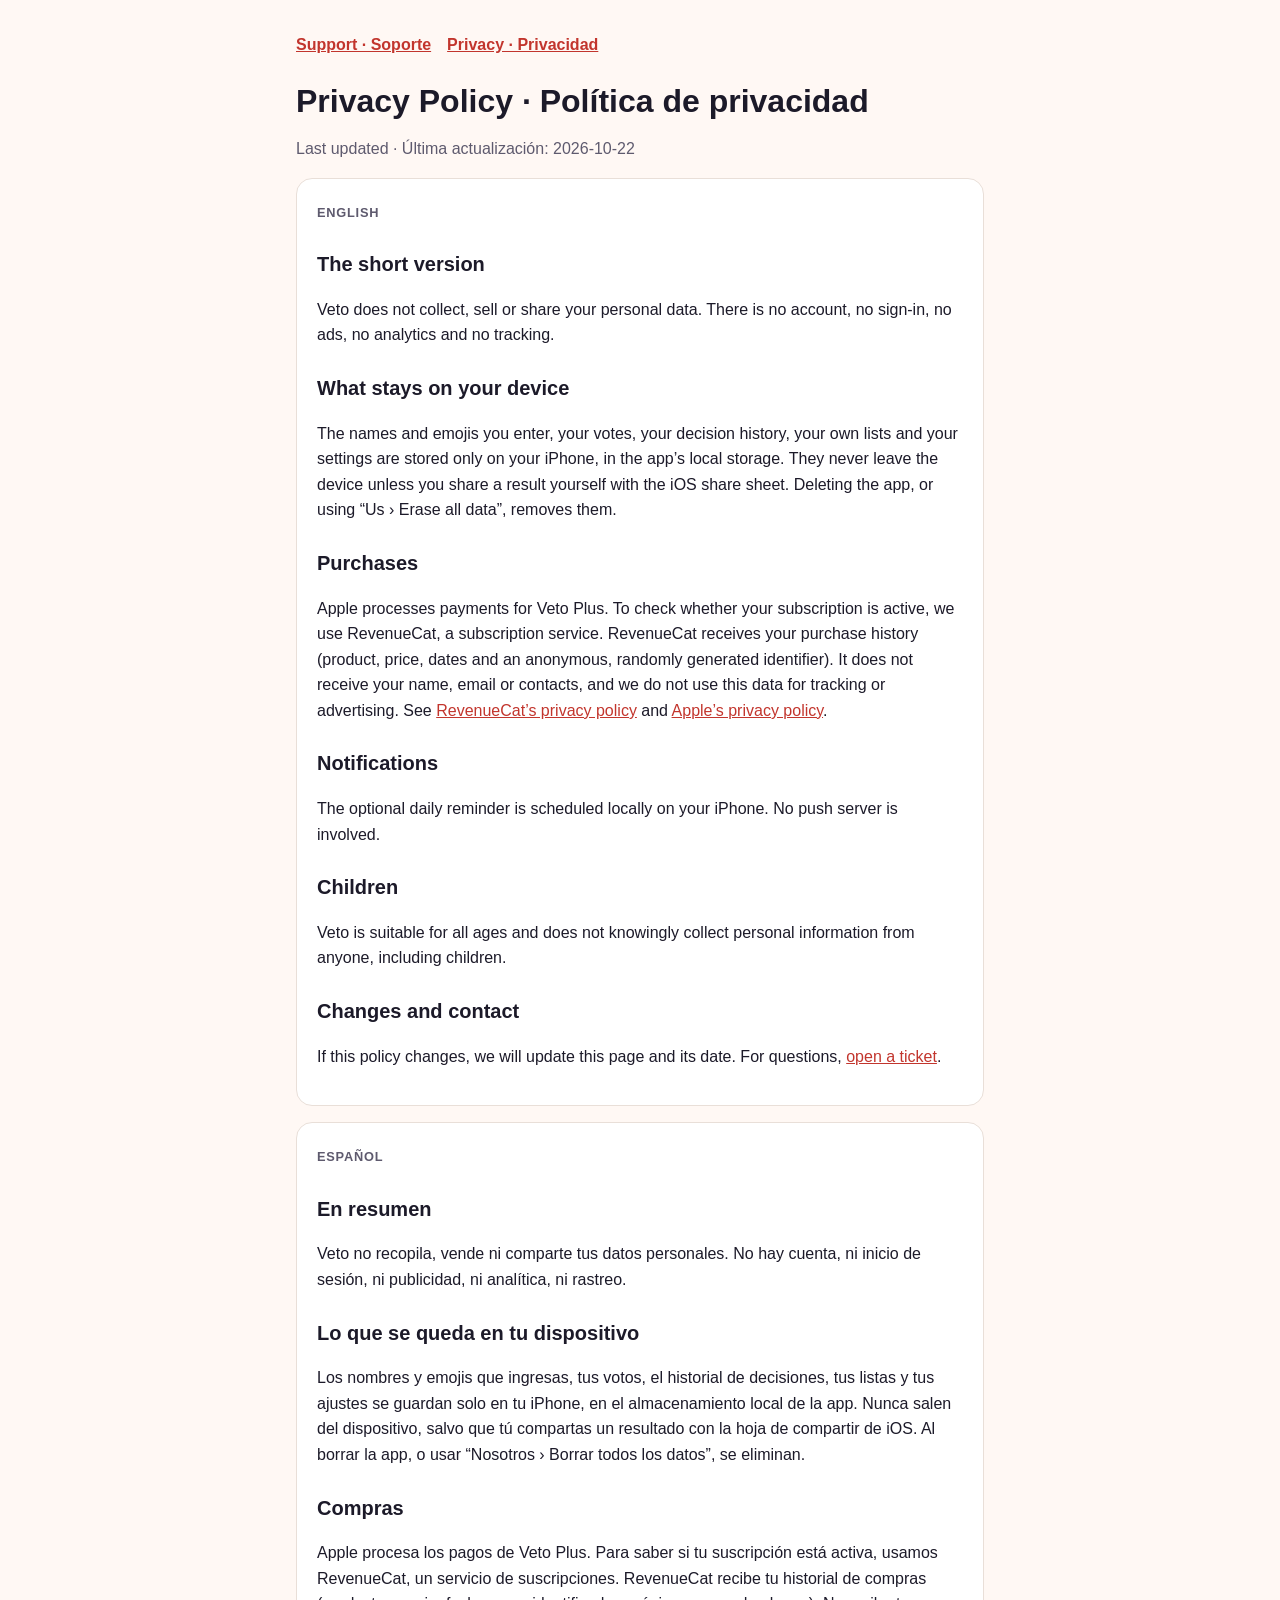
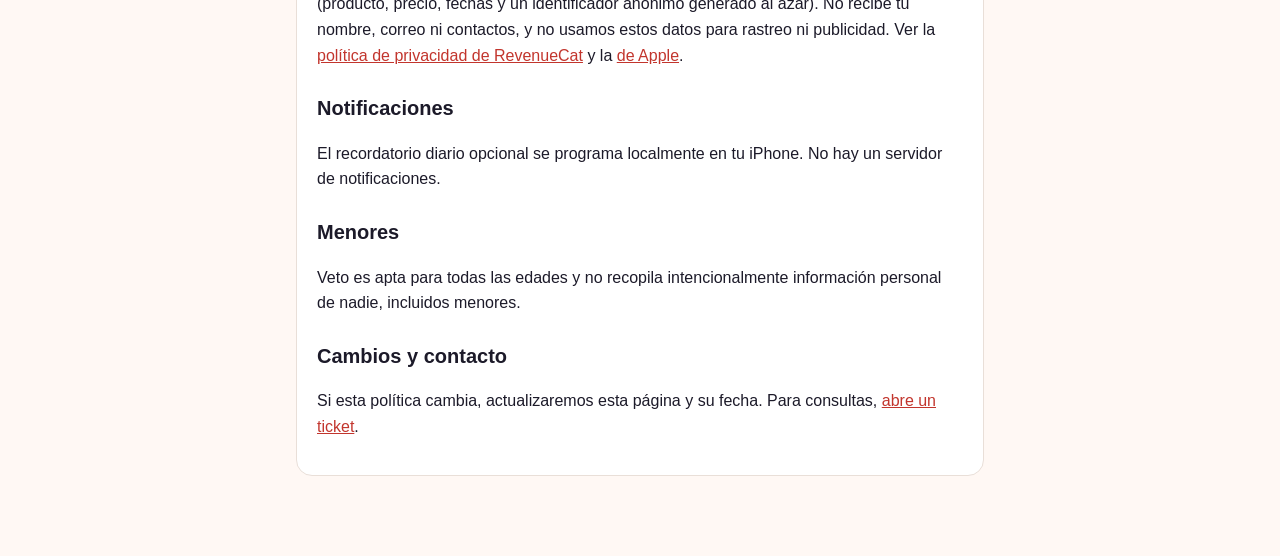
==== privacy.html @ 507276a8 "Support and privacy pages for Veto" ====
<!doctype html>
<html lang="en">
<head>
<meta charset="utf-8">
<meta name="viewport" content="width=device-width, initial-scale=1">
<title>Veto Privacy Policy</title>
<meta name="description" content="Privacy policy for the Veto iOS app.">
<link rel="stylesheet" href="style.css">
</head>
<body>
<main>
<nav><a href="./">Support · Soporte</a><a href="privacy.html">Privacy · Privacidad</a></nav>
<h1>Privacy Policy · Política de privacidad</h1>
<p class="muted">Last updated · Última actualización: 2026-10-22</p>

<section class="card" lang="en">
<span class="lang">English</span>
<h2>The short version</h2>
<p>Veto does not collect, sell or share your personal data. There is no account, no sign-in, no ads, no analytics and no tracking.</p>
<h2>What stays on your device</h2>
<p>The names and emojis you enter, your votes, your decision history, your own lists and your settings are stored only on your iPhone, in the app’s local storage. They never leave the device unless you share a result yourself with the iOS share sheet. Deleting the app, or using “Us › Erase all data”, removes them.</p>
<h2>Purchases</h2>
<p>Apple processes payments for Veto Plus. To check whether your subscription is active, we use RevenueCat, a subscription service. RevenueCat receives your purchase history (product, price, dates and an anonymous, randomly generated identifier). It does not receive your name, email or contacts, and we do not use this data for tracking or advertising. See <a href="https://www.revenuecat.com/privacy">RevenueCat’s privacy policy</a> and <a href="https://www.apple.com/legal/privacy/">Apple’s privacy policy</a>.</p>
<h2>Notifications</h2>
<p>The optional daily reminder is scheduled locally on your iPhone. No push server is involved.</p>
<h2>Children</h2>
<p>Veto is suitable for all ages and does not knowingly collect personal information from anyone, including children.</p>
<h2>Changes and contact</h2>
<p>If this policy changes, we will update this page and its date. For questions, <a href="https://github.com/patoagurto/veto-app-legal/issues">open a ticket</a>.</p>
</section>

<section class="card" lang="es">
<span class="lang">Español</span>
<h2>En resumen</h2>
<p>Veto no recopila, vende ni comparte tus datos personales. No hay cuenta, ni inicio de sesión, ni publicidad, ni analítica, ni rastreo.</p>
<h2>Lo que se queda en tu dispositivo</h2>
<p>Los nombres y emojis que ingresas, tus votos, el historial de decisiones, tus listas y tus ajustes se guardan solo en tu iPhone, en el almacenamiento local de la app. Nunca salen del dispositivo, salvo que tú compartas un resultado con la hoja de compartir de iOS. Al borrar la app, o usar “Nosotros › Borrar todos los datos”, se eliminan.</p>
<h2>Compras</h2>
<p>Apple procesa los pagos de Veto Plus. Para saber si tu suscripción está activa, usamos RevenueCat, un servicio de suscripciones. RevenueCat recibe tu historial de compras (producto, precio, fechas y un identificador anónimo generado al azar). No recibe tu nombre, correo ni contactos, y no usamos estos datos para rastreo ni publicidad. Ver la <a href="https://www.revenuecat.com/privacy">política de privacidad de RevenueCat</a> y la <a href="https://www.apple.com/legal/privacy/">de Apple</a>.</p>
<h2>Notificaciones</h2>
<p>El recordatorio diario opcional se programa localmente en tu iPhone. No hay un servidor de notificaciones.</p>
<h2>Menores</h2>
<p>Veto es apta para todas las edades y no recopila intencionalmente información personal de nadie, incluidos menores.</p>
<h2>Cambios y contacto</h2>
<p>Si esta política cambia, actualizaremos esta página y su fecha. Para consultas, <a href="https://github.com/patoagurto/veto-app-legal/issues">abre un ticket</a>.</p>
</section>
</main>
</body>
</html>
---- style.css ----
:root { --bg:#FFF8F4; --text:#1C1A29; --muted:#5E5A6E; --card:#fff; --border:#E9DFD8; --accent:#C2352D; }
@media (prefers-color-scheme: dark) { :root { --bg:#14121F; --text:#F5F2FF; --muted:#B4AEC9; --card:#1F1C2E; --border:#36314F; --accent:#FF6B5E; } }
* { box-sizing: border-box; }
body { margin:0; background:var(--bg); color:var(--text); font:16px/1.6 -apple-system, BlinkMacSystemFont, "Segoe UI", Roboto, sans-serif; }
main { max-width: 720px; margin: 0 auto; padding: 32px 16px 64px; }
h1 { font-size: 2rem; margin: 0 0 4px; line-height: 1.2; }
h2 { margin-top: 1.5rem; font-size: 1.25rem; }
h3 { margin-top: 1.25rem; font-size: 1.05rem; }
.card { background:var(--card); border:1px solid var(--border); border-radius:16px; padding:20px; margin:16px 0; }
.muted { color: var(--muted); }
a { color: var(--accent); }
nav { margin-bottom: 24px; }
nav a { margin-right: 16px; font-weight: 600; }
.lang { display:inline-block; font-size:.8rem; font-weight:700; letter-spacing:.06em; text-transform:uppercase; color:var(--muted); }
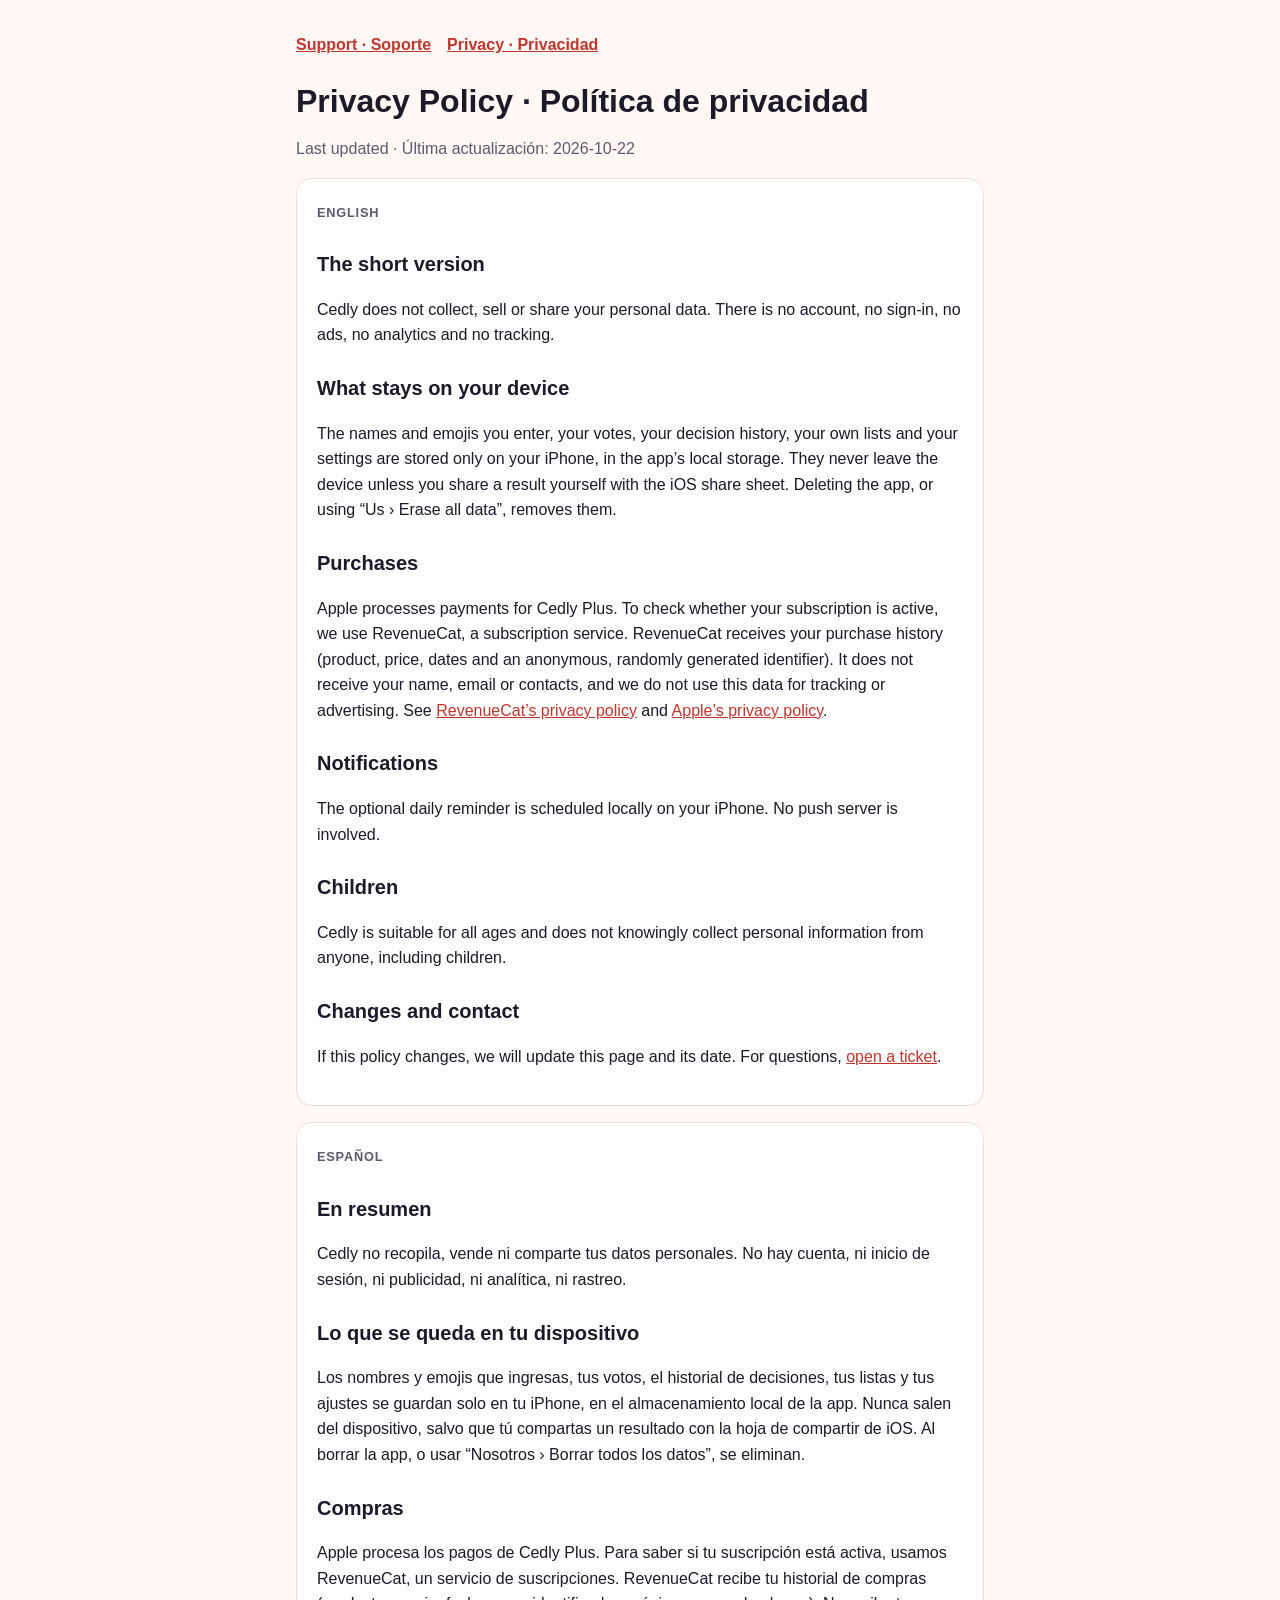
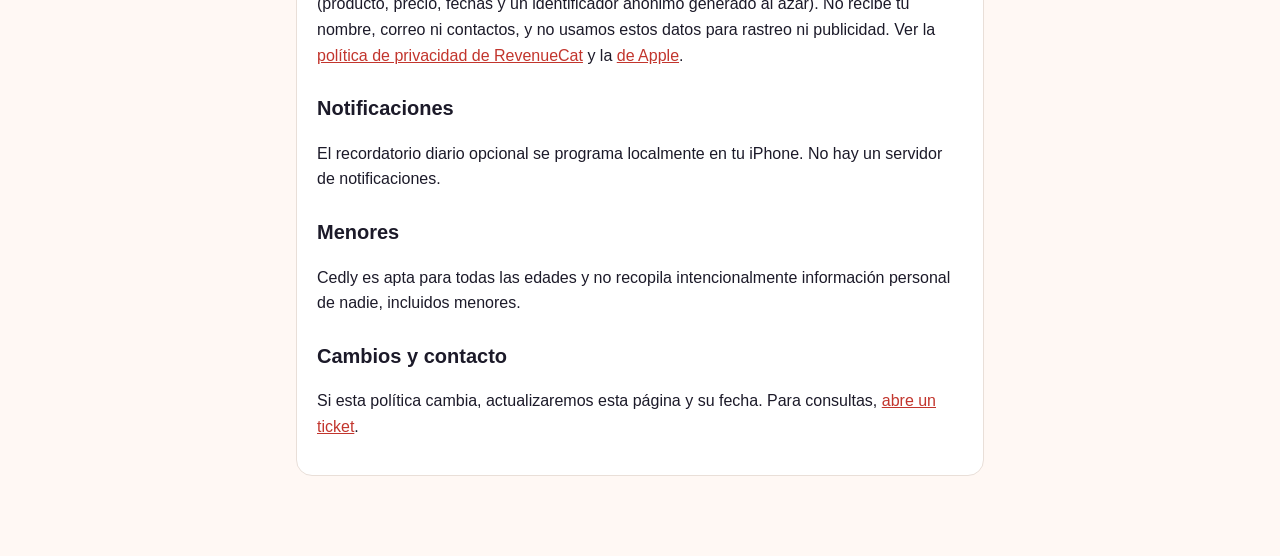
==== commit 9ada3779: "Rename Veto to Cedly: support and privacy pages Co-Authored-By: Claude Sonnet 5.5 <noreply@anthropic" ====
--- a/privacy.html
+++ b/privacy.html
@@ -3,8 +3,8 @@
 <head>
 <meta charset="utf-8">
 <meta name="viewport" content="width=device-width, initial-scale=1">
-<title>Veto Privacy Policy</title>
-<meta name="description" content="Privacy policy for the Veto iOS app.">
+<title>Cedly Privacy Policy</title>
+<meta name="description" content="Privacy policy for the Cedly iOS app.">
 <link rel="stylesheet" href="style.css">
 </head>
 <body>
@@ -16,33 +16,33 @@
 <section class="card" lang="en">
 <span class="lang">English</span>
 <h2>The short version</h2>
-<p>Veto does not collect, sell or share your personal data. There is no account, no sign-in, no ads, no analytics and no tracking.</p>
+<p>Cedly does not collect, sell or share your personal data. There is no account, no sign-in, no ads, no analytics and no tracking.</p>
 <h2>What stays on your device</h2>
 <p>The names and emojis you enter, your votes, your decision history, your own lists and your settings are stored only on your iPhone, in the app’s local storage. They never leave the device unless you share a result yourself with the iOS share sheet. Deleting the app, or using “Us › Erase all data”, removes them.</p>
 <h2>Purchases</h2>
-<p>Apple processes payments for Veto Plus. To check whether your subscription is active, we use RevenueCat, a subscription service. RevenueCat receives your purchase history (product, price, dates and an anonymous, randomly generated identifier). It does not receive your name, email or contacts, and we do not use this data for tracking or advertising. See <a href="https://www.revenuecat.com/privacy">RevenueCat’s privacy policy</a> and <a href="https://www.apple.com/legal/privacy/">Apple’s privacy policy</a>.</p>
+<p>Apple processes payments for Cedly Plus. To check whether your subscription is active, we use RevenueCat, a subscription service. RevenueCat receives your purchase history (product, price, dates and an anonymous, randomly generated identifier). It does not receive your name, email or contacts, and we do not use this data for tracking or advertising. See <a href="https://www.revenuecat.com/privacy">RevenueCat’s privacy policy</a> and <a href="https://www.apple.com/legal/privacy/">Apple’s privacy policy</a>.</p>
 <h2>Notifications</h2>
 <p>The optional daily reminder is scheduled locally on your iPhone. No push server is involved.</p>
 <h2>Children</h2>
-<p>Veto is suitable for all ages and does not knowingly collect personal information from anyone, including children.</p>
+<p>Cedly is suitable for all ages and does not knowingly collect personal information from anyone, including children.</p>
 <h2>Changes and contact</h2>
-<p>If this policy changes, we will update this page and its date. For questions, <a href="https://github.com/patoagurto/veto-app-legal/issues">open a ticket</a>.</p>
+<p>If this policy changes, we will update this page and its date. For questions, <a href="https://github.com/patoagurto/cedly-app-legal/issues">open a ticket</a>.</p>
 </section>
 
 <section class="card" lang="es">
 <span class="lang">Español</span>
 <h2>En resumen</h2>
-<p>Veto no recopila, vende ni comparte tus datos personales. No hay cuenta, ni inicio de sesión, ni publicidad, ni analítica, ni rastreo.</p>
+<p>Cedly no recopila, vende ni comparte tus datos personales. No hay cuenta, ni inicio de sesión, ni publicidad, ni analítica, ni rastreo.</p>
 <h2>Lo que se queda en tu dispositivo</h2>
 <p>Los nombres y emojis que ingresas, tus votos, el historial de decisiones, tus listas y tus ajustes se guardan solo en tu iPhone, en el almacenamiento local de la app. Nunca salen del dispositivo, salvo que tú compartas un resultado con la hoja de compartir de iOS. Al borrar la app, o usar “Nosotros › Borrar todos los datos”, se eliminan.</p>
 <h2>Compras</h2>
-<p>Apple procesa los pagos de Veto Plus. Para saber si tu suscripción está activa, usamos RevenueCat, un servicio de suscripciones. RevenueCat recibe tu historial de compras (producto, precio, fechas y un identificador anónimo generado al azar). No recibe tu nombre, correo ni contactos, y no usamos estos datos para rastreo ni publicidad. Ver la <a href="https://www.revenuecat.com/privacy">política de privacidad de RevenueCat</a> y la <a href="https://www.apple.com/legal/privacy/">de Apple</a>.</p>
+<p>Apple procesa los pagos de Cedly Plus. Para saber si tu suscripción está activa, usamos RevenueCat, un servicio de suscripciones. RevenueCat recibe tu historial de compras (producto, precio, fechas y un identificador anónimo generado al azar). No recibe tu nombre, correo ni contactos, y no usamos estos datos para rastreo ni publicidad. Ver la <a href="https://www.revenuecat.com/privacy">política de privacidad de RevenueCat</a> y la <a href="https://www.apple.com/legal/privacy/">de Apple</a>.</p>
 <h2>Notificaciones</h2>
 <p>El recordatorio diario opcional se programa localmente en tu iPhone. No hay un servidor de notificaciones.</p>
 <h2>Menores</h2>
-<p>Veto es apta para todas las edades y no recopila intencionalmente información personal de nadie, incluidos menores.</p>
+<p>Cedly es apta para todas las edades y no recopila intencionalmente información personal de nadie, incluidos menores.</p>
 <h2>Cambios y contacto</h2>
-<p>Si esta política cambia, actualizaremos esta página y su fecha. Para consultas, <a href="https://github.com/patoagurto/veto-app-legal/issues">abre un ticket</a>.</p>
+<p>Si esta política cambia, actualizaremos esta página y su fecha. Para consultas, <a href="https://github.com/patoagurto/cedly-app-legal/issues">abre un ticket</a>.</p>
 </section>
 </main>
 </body>
